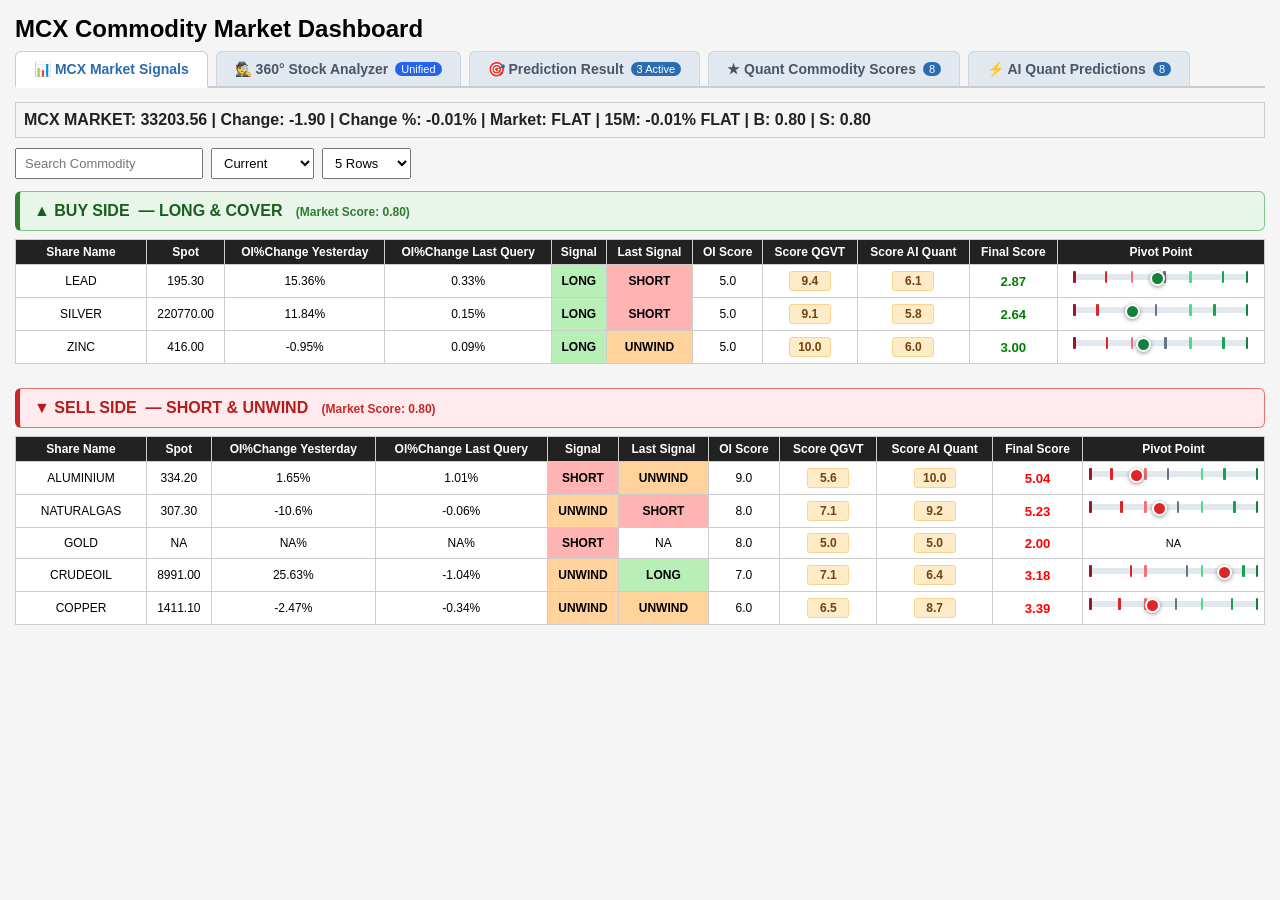
==== index.html @ 39289509 "Update index.html via API" ====
<!DOCTYPE html>
<html lang="en">
<head>
  <meta charset="UTF-8">
  <meta name="viewport" content="width=device-width, initial-scale=1.0">
  <title>MCX Commodity Market Dashboard</title>
  <link rel="stylesheet" href="css/dashboard.css">
</head>
<body>

  <h2>MCX Commodity Market Dashboard</h2>


  <div class="tab-nav">
    <button class="tab-nav-btn active" id="tabBtn-market" onclick="switchDashboardTab('market')">
      &#128202; MCX Market Signals
    </button>
    <button class="tab-nav-btn" id="tabBtn-analyzer" onclick="switchDashboardTab('analyzer')">
      &#128373; 360&#176; Stock Analyzer
      <span class="tab-badge" style="background:#2563eb; color:white;">Unified</span>
    </button>
    <button class="tab-nav-btn" id="tabBtn-trade-plan" onclick="switchDashboardTab('trade-plan')">
      &#127919; Prediction Result
      <span class="tab-badge" id="pred-badge">3 Active</span>
    </button>
    <button class="tab-nav-btn" id="tabBtn-quality" onclick="switchDashboardTab('quality')">
      &#9733; Quant Commodity Scores
      <span class="tab-badge">8</span>
    </button>
    <button class="tab-nav-btn" id="tabBtn-analytics" onclick="switchDashboardTab('analytics')">
      &#9889; AI Quant Predictions
      <span class="tab-badge">8</span>
    </button>

  </div>

  <div id="tab-container">
    <div id="tabLoading" class="tab-loading-spinner" style="display:none;">
      <div class="tab-spinner"></div>
      <div class="tab-loading-text">Loading dashboard intelligence...</div>
    </div>
  </div>

  <script src="js/tab-templates.js"></script>
  <script src="js/dashboard.js"></script>
</body>
</html>
---- css/dashboard.css ----
body {
    font-family: Arial, sans-serif;
    margin: 15px;
    background: #f5f5f5;
}

h2 {
    margin: 0 0 8px 0;
}

.nifty {
    background: white;
    border: 1px solid #ccc;
    padding: 8px;
    margin-bottom: 10px;
    font-weight: bold;
}

.controls {
    display: flex;
    gap: 8px;
    margin-bottom: 12px;
}

input,
select {
    padding: 6px 8px;
    font-size: 13px;
}

.section {
    margin-bottom: 8px;
}

.section-title {
    font-size: 14px;
    font-weight: bold;
    padding: 4px 6px;
    margin-bottom: 3px;
}

.long-title {
    background: #b7efb7;
}

.short-title {
    background: #ffb3b3;
}

.cover-title {
    background: #b8d9ff;
}

.unwind-title {
    background: #ffd39b;
}

/* ── Layout ──────────────────────────────── */
.main-layout {
    display: flex;
    gap: 12px;
    align-items: flex-start;
}

.left-panel {
    flex: 1 1 auto;
    min-width: 0;
}

.right-panel {
    flex: 1 1 auto;
    min-width: 0;
}

/* ── High Conviction ─────────────────────── */
.high-score-box {
    background: white;
    border: 2px solid #888;
    border-radius: 4px;
    margin-bottom: 10px;
    padding: 6px;
}

.high-score-box h3 {
    margin: 0 0 6px 0;
    font-size: 13px;
    color: #333;
}

/* ── Movers panel ────────────────────────── */
.movers-box {
    background: white;
    border: 2px solid #888;
    border-radius: 4px;
    padding: 6px;
    position: sticky;
    top: 10px;
}

.movers-box h3 {
    margin: 0 0 6px 0;
    font-size: 13px;
    color: #333;
}

.profit-result {
    color: green;
    font-weight: bold;
}

.loss-result {
    color: red;
    font-weight: bold;
}

table {
    border-collapse: collapse;
    width: 100%;
    table-layout: auto;
    background: white;
    font-size: 12px;
}

th,
td {
    border: 1px solid #ccc;
    padding: 5px;
    text-align: center;
    white-space: nowrap;
}

.setup {
    min-width: 250px;
    font-size: 12px;
}

.setup-note {
    font-size: 11px;
    margin: -7px 0 6px 2px;
    color: #555;
}

th {
    background: #222;
    color: white;
    cursor: pointer;
}

th:hover {
    background: #444;
}

.signal-LONG {
    background: #b7efb7;
    font-weight: bold;
}

.signal-SHORT {
    background: #ffb3b3;
    font-weight: bold;
}

.signal-COVER {
    background: #b8d9ff;
    font-weight: bold;
}

.signal-UNWIND {
    background: #ffd39b;
    font-weight: bold;
}

.status-LIVE {
    color: green;
    font-weight: bold;
}

.status-STALE {
    color: red;
    font-weight: bold;
}

.profit {
    font-weight: bold;
}

.section-label td {
    text-align: left;
    font-weight: bold;
    font-size: 13px;
    padding: 8px 12px;
    cursor: default;
    border: 1px solid transparent;
}

.section-label.long-title td {
    background: #dcfce7;
    color: #166534;
    border-color: #86efac;
    border-radius: 7px 7px 0 0;
}

.section-label.short-title td {
    background: #fee2e2;
    color: #991b1b;
    border-color: #fca5a5;
    border-radius: 7px 7px 0 0;
}

.section-count-badge {
    float: right;
    padding: 3px 10px;
    border-radius: 5px;
    color: white;
    font-size: 11px;
    line-height: 1.1;
}

.long-title .section-count-badge {
    background: #15803d;
}

.short-title .section-count-badge {
    background: #b91c1c;
}

.pivot-cell {
    font-size: 11px;
    text-align: center;
    white-space: nowrap;
    padding: 4px 6px;
}

.pivot-graph-wrap {
    min-width: 140px;
    max-width: 175px;
    text-align: left;
    margin: 0 auto;
    position: relative;
    cursor: pointer;
}

.pivot-track {
    position: relative;
    width: 100%;
    height: 6px;
    background: #e2e8f0;
    border-radius: 3px;
    margin: 5px 0 2px 0;
}

.pivot-pipe {
    position: absolute;
    top: -3px;
    width: 2.5px;
    height: 12px;
    border-radius: 1px;
    z-index: 2;
    pointer-events: none;
}

.pivot-ball {
    position: absolute;
    top: -3.5px;
    width: 11px;
    height: 11px;
    border-radius: 50%;
    border: 2px solid #ffffff;
    box-shadow: 0 1px 4px rgba(0, 0, 0, 0.45);
    cursor: pointer;
    z-index: 6;
    transition: transform 0.15s ease;
}

.pivot-ball:hover {
    transform: scale(1.3);
}

.pivot-detail-tooltip {
    position: absolute;
    bottom: calc(100% + 5px);
    left: 50%;
    transform: translateX(-50%);
    background: #ffffff;
    color: #0f172a;
    border: 1px solid #334155;
    border-radius: 4px;
    padding: 3px 8px;
    font-size: 11px;
    font-family: -apple-system, BlinkMacSystemFont, "Segoe UI", Roboto, "Helvetica Neue", monospace;
    font-weight: 600;
    white-space: nowrap;
    box-shadow: 0 4px 14px rgba(0, 0, 0, 0.22);
    pointer-events: none;
    opacity: 0;
    visibility: hidden;
    transition: opacity 0.12s ease, visibility 0.12s ease;
    z-index: 9999;
}

.pivot-detail-tooltip::after {
    content: "";
    position: absolute;
    top: 100%;
    left: 50%;
    margin-left: -5px;
    border-width: 5px;
    border-style: solid;
    border-color: #334155 transparent transparent transparent;
}

.pivot-graph-wrap:hover .pivot-detail-tooltip,
.pivot-graph-wrap:focus .pivot-detail-tooltip,
.pivot-graph-wrap:active .pivot-detail-tooltip,
.pivot-graph-wrap.active-touch .pivot-detail-tooltip,
.pivot-cell:hover .pivot-detail-tooltip,
.pivot-cell:active .pivot-detail-tooltip {
    opacity: 1;
    visibility: visible;
}

.pivot-hover-price-line {
    display: flex;
    justify-content: space-between;
    align-items: center;
    font-size: 9px;
    color: #64748b;
    margin-top: 2px;
    height: 11px;
    opacity: 0;
    visibility: hidden;
    transition: opacity 0.2s ease, visibility 0.2s ease;
}

.cur-price-highlight {
    font-weight: 700;
    color: #0f172a;
}

.pivot-graph-wrap:hover .pivot-hover-price-line,
.pivot-cell:hover .pivot-hover-price-line,
.pivot-cell:active .pivot-hover-price-line {
    opacity: 1;
    visibility: visible;
}

/* ── Buy / Sell Favor Column ─────────────────── */
.buy-favor-cell {
    min-width: 130px;
    max-width: 165px;
    margin: 0 auto;
    text-align: center;
}

.buy-favor-inline {
    display: flex;
    justify-content: center;
    align-items: center;
    gap: 6px;
}

.buy-room-badge {
    font-size: 10px;
    font-weight: 600;
    padding: 2px 5px;
    border-radius: 4px;
    white-space: nowrap;
}

.buy-room-badge.room-high {
    color: #15803d;
    background: #dcfce7;
    border: 1px solid #86efac;
}

.buy-room-badge.room-low {
    color: #b45309;
    background: #fef3c7;
    border: 1px solid #fcd34d;
}

.pivot-score-badge {
    display: inline-block;
    padding: 1px 5px;
    border-radius: 4px;
    font-size: 10px;
    font-weight: bold;
    letter-spacing: 0.2px;
    white-space: nowrap;
}

.pivot-score-badge.score-high {
    background: #dcfce7;
    color: #15803d;
    border: 1px solid #86efac;
}

.pivot-score-badge.score-mid {
    background: #fef9c3;
    color: #854d0e;
    border: 1px solid #fde047;
}

.pivot-score-badge.score-low {
    background: #fee2e2;
    color: #b91c1c;
    border: 1px solid #fca5a5;
}

.pivot-score-badge.score-na {
    background: #f1f5f9;
    color: #64748b;
    border: 1px solid #cbd5e1;
}

/* ── Tab Navigation ──────────────────────── */
.tab-nav {
    display: flex;
    gap: 8px;
    margin-bottom: 14px;
    border-bottom: 2px solid #ccc;
    padding-bottom: 0px;
}

.tab-nav-btn {
    padding: 9px 18px;
    font-size: 14px;
    font-weight: bold;
    cursor: pointer;
    background: #e2e8f0;
    color: #4a5568;
    border: 1px solid #cbd5e0;
    border-bottom: none;
    border-radius: 6px 6px 0 0;
    transition: background 0.15s, color 0.15s;
    outline: none;
    display: inline-flex;
    align-items: center;
    gap: 7px;
}

.tab-nav-btn:hover {
    background: #cbd5e0;
    color: #1a202c;
}

.tab-nav-btn.active {
    background: #ffffff;
    color: #2b6cb0;
    border-color: #ccc #ccc #ffffff #ccc;
    border-bottom: 2px solid #ffffff;
    margin-bottom: -2px;
}

.tab-badge {
    background: #2b6cb0;
    color: white;
    font-size: 11px;
    padding: 1px 6px;
    border-radius: 10px;
    font-weight: normal;
}

.tab-nav-btn.active .tab-badge {
    background: #2b6cb0;
}

.tab-content {
    display: none;
}

.tab-content.active {
    display: block;
}

/* ── Stock Scores Tab KPI Cards ─────────── */
.scores-kpi-row {
    display: flex;
    gap: 12px;
    margin-bottom: 12px;
    flex-wrap: wrap;
}

.scores-kpi-card {
    background: white;
    border: 1px solid #ccc;
    border-radius: 4px;
    padding: 8px 14px;
    flex: 1 1 180px;
    box-shadow: 0 1px 2px rgba(0,0,0,0.05);
}

.scores-kpi-title {
    font-size: 11px;
    font-weight: bold;
    color: #666;
    text-transform: uppercase;
    letter-spacing: 0.5px;
}

.scores-kpi-val {
    font-size: 20px;
    font-weight: bold;
    color: #1a202c;
    margin-top: 2px;
}

.scores-kpi-sub {
    font-size: 11px;
    color: #888;
    margin-top: 2px;
}

/* ── Stock Scores Table Badges ───────────── */
.score-badge {
    display: inline-block;
    padding: 2px 7px;
    border-radius: 3px;
    font-weight: bold;
    font-size: 12px;
    min-width: 26px;
    text-align: center;
}

.score-high {
    background: #c6f6d5;
    color: #22543d;
    border: 1px solid #9ae6b4;
}

.score-mid {
    background: #feebc8;
    color: #744210;
    border: 1px solid #fbd38d;
}

.score-low {
    background: #fed7d7;
    color: #742a2a;
    border: 1px solid #feb2b2;
}

.score-na {
    background: #edf2f7;
    color: #718096;
}

.sub-score {
    font-weight: 600;
}

.sig-pill {
    padding: 2px 6px;
    border-radius: 3px;
    font-size: 11px;
    display: inline-block;
}

.mc-link-btn {
    display: inline-block;
    padding: 2px 6px;
    font-size: 11px;
    font-weight: bold;
    background: #3182ce;
    color: white;
    text-decoration: none;
    border-radius: 3px;
    white-space: nowrap;
}

/* ── Stock Scores Pagination Styles ───────────── */
.scores-pagination {
    display: flex;
    justify-content: space-between;
    align-items: center;
    padding: 10px 14px;
    background: #f8fafc;
    border: 1px solid #e2e8f0;
    border-top: none;
    border-radius: 0 0 6px 6px;
    font-size: 13px;
    color: #475569;
    flex-wrap: wrap;
    gap: 8px;
}
.scores-pagination .page-btn {
    padding: 5px 12px;
    border: 1px solid #cbd5e1;
    background: #ffffff;
    border-radius: 4px;
    cursor: pointer;
    font-weight: 600;
    font-size: 12px;
    color: #1e293b;
    transition: all 0.15s ease;
}
.scores-pagination .page-btn:hover:not(:disabled) {
    background: #f1f5f9;
    border-color: #94a3b8;
}
.scores-pagination .page-btn:disabled {
    opacity: 0.4;
    cursor: not-allowed;
}
.scores-pagination select {
    padding: 4px 8px;
    border-radius: 4px;
    border: 1px solid #cbd5e1;
    font-size: 12px;
    background: #ffffff;
}

.badge-buy {
    background: #dcfce7;
    color: #15803d;
    padding: 2px 8px;
    border-radius: 4px;
    font-weight: 700;
    font-size: 11px;
    border: 1px solid #86efac;
    display: inline-block;
}

.badge-sell {
    background: #fee2e2;
    color: #b91c1c;
    padding: 2px 8px;
    border-radius: 4px;
    font-weight: 700;
    font-size: 11px;
    border: 1px solid #fca5a5;
    display: inline-block;
}

.change-no {
    color: #16a34a;
    font-weight: 700;
    font-size: 12px;
}

.change-yes {
    background: #ffedd5;
    color: #c2410c;
    padding: 2px 7px;
    border-radius: 4px;
    font-weight: 800;
    font-size: 11px;
    border: 1px solid #fdba74;
    display: inline-block;
}

.pred-success {
    background: #dcfce7;
    color: #15803d;
    padding: 3px 10px;
    border-radius: 4px;
    font-weight: 800;
    font-size: 11px;
    border: 1px solid #86efac;
    display: inline-block;
}

.pred-failure {
    background: #fee2e2;
    color: #b91c1c;
    padding: 3px 10px;
    border-radius: 4px;
    font-weight: 800;
    font-size: 11px;
    border: 1px solid #fca5a5;
    display: inline-block;
}

.pred-breakeven {
    background: #eff6ff;
    color: #1d4ed8;
    padding: 3px 10px;
    border-radius: 4px;
    font-weight: 800;
    font-size: 11px;
    border: 1px solid #bfdbfe;
    display: inline-block;
}

/* ── 360° Unified Commodity Analyzer Styles ───────────── */
.analyzer-hero-card {
    background: #ffffff;
    border: 1px solid #e2e8f0;
    border-radius: 12px;
    padding: 20px;
    margin-bottom: 20px;
    box-shadow: 0 4px 12px rgba(0, 0, 0, 0.03);
}

.analyzer-suggestions {
    position: absolute;
    top: calc(100% + 4px);
    left: 0;
    right: 0;
    background: #ffffff;
    border: 1px solid #cbd5e1;
    border-radius: 8px;
    max-height: 280px;
    overflow-y: auto;
    z-index: 1000;
    box-shadow: 0 10px 25px rgba(0, 0, 0, 0.1);
}

.analyzer-suggestion-item {
    padding: 10px 14px;
    cursor: pointer;
    display: flex;
    justify-content: space-between;
    align-items: center;
    border-bottom: 1px solid #f1f5f9;
    transition: background 0.1s ease;
}
.analyzer-suggestion-item:hover, .analyzer-suggestion-item.active {
    background: #eff6ff;
}

.analyzer-search-btn {
    padding: 12px 24px;
    background: #2563eb;
    color: white;
    font-weight: 700;
    font-size: 14px;
    border: none;
    border-radius: 8px;
    cursor: pointer;
    transition: background 0.15s ease;
    white-space: nowrap;
}
.analyzer-search-btn:hover {
    background: #1d4ed8;
}

.analyzer-chip {
    padding: 5px 12px;
    background: #f1f5f9;
    border: 1px solid #cbd5e1;
    border-radius: 16px;
    font-size: 12px;
    font-weight: 600;
    color: #334155;
    cursor: pointer;
    transition: all 0.15s ease;
}
.analyzer-chip:hover {
    background: #e2e8f0;
    border-color: #94a3b8;
    color: #0f172a;
}

.analyzer-dossier-header {
    background: #ffffff;
    border: 1px solid #e2e8f0;
    border-radius: 12px;
    padding: 20px;
    margin-bottom: 20px;
    display: flex;
    justify-content: space-between;
    align-items: center;
    flex-wrap: wrap;
    gap: 16px;
    box-shadow: 0 4px 12px rgba(0,0,0,0.03);
}

.analyzer-grid-2x2 {
    display: grid;
    grid-template-columns: repeat(auto-fit, minmax(360px, 1fr));
    gap: 20px;
    margin-bottom: 20px;
}

.analyzer-pillar-card {
    background: #ffffff;
    border: 1px solid #e2e8f0;
    border-radius: 12px;
    padding: 20px;
    box-shadow: 0 4px 12px rgba(0,0,0,0.03);
    display: flex;
    flex-direction: column;
}

.analyzer-pillar-title {
    font-size: 16px;
    font-weight: 800;
    color: #1e293b;
    margin-bottom: 14px;
    display: flex;
    align-items: center;
    gap: 8px;
    padding-bottom: 10px;
    border-bottom: 1px solid #f1f5f9;
}

.analyzer-score-bar-wrap {
    margin-bottom: 12px;
}
.analyzer-score-bar-header {
    display: flex;
    justify-content: space-between;
    font-size: 12px;
    font-weight: 700;
    margin-bottom: 4px;
}
.analyzer-score-bar-track {
    width: 100%;
    height: 8px;
    background: #f1f5f9;
    border-radius: 4px;
    overflow: hidden;
}
.analyzer-score-bar-fill {
    height: 100%;
    border-radius: 4px;
    transition: width 0.4s ease;
}

.analyzer-verdict-card {
    background: #ffffff;
    border: 2px solid #e2e8f0;
    border-radius: 12px;
    padding: 24px;
    margin-top: 10px;
    box-shadow: 0 6px 16px rgba(0,0,0,0.04);
}


/* ════════════════════════════════════════════════════════════════════════════
   TAB 4: AI QUANT PREDICTIONS STYLING
   ════════════════════════════════════════════════════════════════════════════ */

.quant-tab-container {
    font-family: -apple-system, BlinkMacSystemFont, "Segoe UI", Roboto, Helvetica, Arial, sans-serif;
    color: #1e293b;
    margin-top: 6px;
}

/* ── Top Header & Market Context ── */
.quant-header-banner {
    background: linear-gradient(135deg, #0f172a 0%, #1e293b 100%);
    color: #ffffff;
    border-radius: 8px;
    padding: 16px 20px;
    margin-bottom: 16px;
    display: flex;
    justify-content: space-between;
    align-items: center;
    flex-wrap: wrap;
    gap: 12px;
    box-shadow: 0 2px 6px rgba(0,0,0,0.12);
}

.quant-title-wrap h3 {
    margin: 0 0 4px 0;
    font-size: 19px;
    font-weight: 700;
    letter-spacing: -0.02em;
    display: flex;
    align-items: center;
    gap: 8px;
}

.quant-title-sub {
    font-size: 12px;
    color: #94a3b8;
}

.quant-breadth-pills {
    display: flex;
    gap: 12px;
    flex-wrap: wrap;
}

.quant-breadth-card {
    background: rgba(255, 255, 255, 0.08);
    border: 1px solid rgba(255, 255, 255, 0.15);
    border-radius: 6px;
    padding: 6px 14px;
    display: flex;
    flex-direction: column;
    gap: 2px;
}

.quant-breadth-title {
    font-size: 11px;
    text-transform: uppercase;
    letter-spacing: 0.05em;
    color: #cbd5e1;
    font-weight: 600;
}

.quant-breadth-vals {
    font-size: 13px;
    font-weight: 700;
    display: flex;
    gap: 8px;
}

.breadth-buy { color: #4ade80; }
.breadth-sell { color: #f87171; }
.breadth-neutral { color: #94a3b8; }

/* ── Hero Top Opportunities 4-Grid ── */
.quant-hero-grid {
    display: grid;
    grid-template-columns: repeat(auto-fit, minmax(250px, 1fr));
    gap: 12px;
    margin-bottom: 16px;
}

.quant-hero-card {
    background: #ffffff;
    border: 1px solid #e2e8f0;
    border-radius: 8px;
    padding: 14px 16px;
    display: flex;
    flex-direction: column;
    gap: 8px;
    box-shadow: 0 1px 3px rgba(0,0,0,0.05);
    transition: transform 0.15s, box-shadow 0.15s;
    cursor: pointer;
    position: relative;
    overflow: hidden;
}

.quant-hero-card:hover {
    transform: translateY(-2px);
    box-shadow: 0 4px 10px rgba(0,0,0,0.08);
}

.quant-hero-card.hero-buy {
    border-left: 4px solid #16a34a;
}

.quant-hero-card.hero-sell {
    border-left: 4px solid #dc2626;
}

.quant-hero-top {
    display: flex;
    justify-content: space-between;
    align-items: center;
}

.quant-hero-horizon {
    font-size: 10.5px;
    font-weight: 700;
    text-transform: uppercase;
    letter-spacing: 0.06em;
    padding: 2px 7px;
    border-radius: 4px;
}

.horizon-intra-buy { background: #dcfce7; color: #15803d; }
.horizon-intra-sell { background: #fee2e2; color: #b91c1c; }
.horizon-st-buy { background: #e0f2fe; color: #0369a1; }
.horizon-st-sell { background: #fef3c7; color: #b45309; }

.quant-hero-score-badge {
    font-size: 15px;
    font-weight: 800;
    padding: 2px 8px;
    border-radius: 4px;
}

.score-badge-buy { background: #15803d; color: #ffffff; }
.score-badge-sell { background: #b91c1c; color: #ffffff; }

.quant-hero-symbol {
    font-size: 17px;
    font-weight: 800;
    color: #0f172a;
    display: flex;
    align-items: baseline;
    gap: 6px;
}

.quant-hero-price {
    font-size: 13px;
    font-weight: 600;
    color: #475569;
}

.quant-hero-keyfactor {
    font-size: 11.5px;
    color: #475569;
    line-height: 1.35;
    background: #f8fafc;
    padding: 6px 8px;
    border-radius: 4px;
    border-left: 2px solid #cbd5e1;
}

.quant-hero-footer {
    display: flex;
    justify-content: space-between;
    font-size: 11px;
    color: #64748b;
    margin-top: 2px;
}

/* ── Interactive Toolbar & Filter Controls ── */
.quant-toolbar {
    background: #ffffff;
    border: 1px solid #e2e8f0;
    border-radius: 8px;
    padding: 12px 16px;
    margin-bottom: 14px;
    display: flex;
    flex-wrap: wrap;
    align-items: center;
    justify-content: space-between;
    gap: 12px;
    box-shadow: 0 1px 2px rgba(0,0,0,0.04);
}

.quant-search-box {
    flex: 1 1 240px;
    position: relative;
    min-width: 220px;
}

.quant-search-input {
    width: 100%;
    padding: 8px 12px 8px 32px;
    font-size: 13px;
    border: 1px solid #cbd5e0;
    border-radius: 6px;
    outline: none;
    box-sizing: border-box;
    transition: border 0.15s;
}

.quant-search-input:focus {
    border-color: #2563eb;
    box-shadow: 0 0 0 2px rgba(37,99,235,0.15);
}

.quant-search-icon {
    position: absolute;
    left: 10px;
    top: 50%;
    transform: translateY(-50%);
    color: #94a3b8;
    font-size: 14px;
    pointer-events: none;
}

.quant-filter-group {
    display: flex;
    align-items: center;
    gap: 8px;
    flex-wrap: wrap;
}

.quant-select {
    padding: 7px 12px;
    font-size: 12.5px;
    font-weight: 600;
    color: #334155;
    background: #ffffff;
    border: 1px solid #cbd5e0;
    border-radius: 6px;
    outline: none;
    cursor: pointer;
}

.quant-select:focus {
    border-color: #2563eb;
}

.quant-view-toggle {
    display: inline-flex;
    background: #f1f5f9;
    padding: 2px;
    border-radius: 6px;
    border: 1px solid #e2e8f0;
}

.quant-view-btn {
    padding: 5px 12px;
    font-size: 12px;
    font-weight: 600;
    color: #475569;
    background: transparent;
    border: none;
    border-radius: 4px;
    cursor: pointer;
    transition: all 0.15s;
}

.quant-view-btn.active {
    background: #ffffff;
    color: #0f172a;
    box-shadow: 0 1px 3px rgba(0,0,0,0.1);
}

.quant-count-badge {
    font-size: 12px;
    font-weight: 700;
    color: #64748b;
    padding: 4px 8px;
    background: #f1f5f9;
    border-radius: 4px;
}

/* ── Prediction Master Table ── */
.quant-table-wrap {
    background: #ffffff;
    border: 1px solid #cbd5e0;
    border-radius: 8px;
    overflow-x: auto;
    box-shadow: 0 1px 3px rgba(0,0,0,0.05);
    margin-bottom: 20px;
}

#quantPredTable {
    width: 100%;
    border-collapse: collapse;
    font-size: 12.5px;
    text-align: left;
    white-space: nowrap;
}

#quantPredTable thead {
    background: #f8fafc;
    border-bottom: 2px solid #cbd5e0;
}

#quantPredTable th {
    padding: 10px 12px;
    font-size: 11px;
    font-weight: 700;
    color: #475569;
    text-transform: uppercase;
    letter-spacing: 0.04em;
    cursor: pointer;
    user-select: none;
    border-right: 1px solid #f1f5f9;
}

#quantPredTable th:hover {
    background: #f1f5f9;
    color: #0f172a;
}

#quantPredTable th .sort-arrow {
    display: inline-block;
    margin-left: 4px;
    color: #94a3b8;
    font-size: 10px;
}

#quantPredTable tbody tr {
    border-bottom: 1px solid #f1f5f9;
    transition: background 0.12s;
}

#quantPredTable tbody tr:hover {
    background: #f8fafc !important;
}

#quantPredTable tbody tr:nth-child(even) {
    background: #fafbfc;
}

#quantPredTable td {
    padding: 8px 12px;
    color: #1e293b;
    vertical-align: middle;
    border-right: 1px solid #f8fafc;
}

/* ── Stock Cell ── */
.quant-stock-cell {
    display: flex;
    flex-direction: column;
}

.quant-sym-link {
    font-size: 13.5px;
    font-weight: 800;
    color: #0f172a;
    text-decoration: none;
    cursor: pointer;
}

.quant-sym-link:hover {
    color: #2563eb;
    text-decoration: underline;
}

.quant-company-name {
    font-size: 10.5px;
    color: #64748b;
    max-width: 170px;
    overflow: hidden;
    text-overflow: ellipsis;
}

.quant-lot-badge {
    font-size: 9.5px;
    color: #94a3b8;
}

/* ── Score Bar & Badges ── */
.quant-meter-cell {
    min-width: 115px;
}

.quant-score-val-wrap {
    display: flex;
    justify-content: space-between;
    align-items: center;
    margin-bottom: 3px;
    font-size: 11.5px;
    font-weight: 700;
}

.quant-bar-bg {
    width: 100%;
    height: 6px;
    background: #e2e8f0;
    border-radius: 3px;
    overflow: hidden;
}

.quant-bar-fill {
    height: 100%;
    border-radius: 3px;
    transition: width 0.3s ease;
}

.bar-buy-high { background: linear-gradient(90deg, #10b981, #059669); }
.bar-buy-med { background: #34d399; }
.bar-buy-low { background: #94a3b8; }

.bar-sell-high { background: linear-gradient(90deg, #ef4444, #dc2626); }
.bar-sell-med { background: #f87171; }
.bar-sell-low { background: #94a3b8; }

.score-num-buy-high { color: #047857; }
.score-num-sell-high { color: #b91c1c; }
.score-num-neutral { color: #64748b; }

/* ── Direction / Signal Badges ── */
.quant-sig-pill {
    display: inline-block;
    padding: 3px 8px;
    font-size: 11px;
    font-weight: 800;
    border-radius: 4px;
    text-align: center;
    letter-spacing: 0.02em;
}

.sig-strong-buy { background: #15803d; color: #ffffff; }
.sig-buy { background: #dcfce7; color: #166534; border: 1px solid #bbf7d0; }
.sig-neutral { background: #f1f5f9; color: #475569; border: 1px solid #e2e8f0; }
.sig-sell { background: #fee2e2; color: #991b1b; border: 1px solid #fecaca; }
.sig-strong-sell { background: #b91c1c; color: #ffffff; }

.quant-conf-pill {
    font-size: 10.5px;
    color: #64748b;
    margin-left: 4px;
    font-weight: 600;
}

/* ── Risk Badges ── */
.quant-risk-badge {
    padding: 2px 7px;
    font-size: 10px;
    font-weight: 700;
    border-radius: 3px;
    display: inline-block;
    text-transform: uppercase;
}

.risk-low { background: #dcfce7; color: #15803d; border: 1px solid #86efac; }
.risk-moderate { background: #fef3c7; color: #b45309; border: 1px solid #fde68a; }
.risk-elevated { background: #ffedd5; color: #c2410c; border: 1px solid #fed7aa; }
.risk-high { background: #fee2e2; color: #b91c1c; border: 1px solid #fca5a5; }

/* ── Details Action Button ── */
.quant-details-btn {
    padding: 4px 9px;
    font-size: 11.5px;
    font-weight: 600;
    color: #2563eb;
    background: #eff6ff;
    border: 1px solid #bfdbfe;
    border-radius: 4px;
    cursor: pointer;
    transition: all 0.15s;
}

.quant-details-btn:hover {
    background: #2563eb;
    color: #ffffff;
    border-color: #2563eb;
}

/* ── Modal / Deep Dive Popup ── */
.quant-modal-backdrop {
    display: none;
    position: fixed;
    top: 0;
    left: 0;
    width: 100vw;
    height: 100vh;
    background: rgba(15, 23, 42, 0.6);
    backdrop-filter: blur(2px);
    z-index: 99999;
    align-items: center;
    justify-content: center;
    padding: 16px;
    box-sizing: border-box;
}

.quant-modal-backdrop.active {
    display: flex;
}

.quant-modal-card {
    background: #ffffff;
    border-radius: 10px;
    width: 100%;
    max-width: 860px;
    max-height: 90vh;
    overflow-y: auto;
    box-shadow: 0 20px 25px -5px rgba(0,0,0,0.2), 0 10px 10px -5px rgba(0,0,0,0.1);
    border: 1px solid #cbd5e1;
    position: relative;
    padding: 24px;
    box-sizing: border-box;
}

.quant-modal-close {
    position: absolute;
    top: 16px;
    right: 18px;
    font-size: 24px;
    font-weight: 700;
    color: #94a3b8;
    background: none;
    border: none;
    cursor: pointer;
    line-height: 1;
}

.quant-modal-close:hover {
    color: #0f172a;
}

.quant-modal-header {
    border-bottom: 1px solid #e2e8f0;
    padding-bottom: 14px;
    margin-bottom: 16px;
}

.quant-modal-title {
    font-size: 22px;
    font-weight: 800;
    color: #0f172a;
    display: flex;
    align-items: baseline;
    gap: 10px;
}

.quant-modal-sub {
    font-size: 13px;
    color: #64748b;
    margin-top: 2px;
}

.quant-modal-grid {
    display: grid;
    grid-template-columns: repeat(auto-fit, minmax(360px, 1fr));
    gap: 16px;
    margin-bottom: 16px;
}

.quant-panel {
    background: #f8fafc;
    border: 1px solid #e2e8f0;
    border-radius: 8px;
    padding: 16px;
}

.quant-panel-header {
    font-size: 14px;
    font-weight: 800;
    color: #1e293b;
    margin-bottom: 12px;
    display: flex;
    justify-content: space-between;
    align-items: center;
    border-bottom: 1px solid #e2e8f0;
    padding-bottom: 8px;
}

.quant-metric-row {
    display: flex;
    justify-content: space-between;
    font-size: 12px;
    margin-bottom: 7px;
    color: #475569;
}

.quant-metric-val {
    font-weight: 700;
    color: #0f172a;
}

.quant-factors-list {
    margin: 10px 0 0 0;
    padding-left: 18px;
    font-size: 12px;
    color: #334155;
    line-height: 1.4;
}

.quant-factors-list li {
    margin-bottom: 4px;
}

/* ── Robust Tab Display Rules ── */
.tab-content.active,
.tab-content.active .tab-content,
.tab-content.active [id^="tabContent-"] {
    display: block !important;
}

/* ── Tab Lazy Loader Styles ── */
.tab-loading-spinner {
    display: flex;
    flex-direction: column;
    align-items: center;
    justify-content: center;
    padding: 60px 20px;
    color: #64748b;
    font-size: 14px;
    font-weight: 600;
}
.tab-spinner {
    width: 38px;
    height: 38px;
    border: 3px solid #e2e8f0;
    border-top-color: #2563eb;
    border-radius: 50%;
    animation: tabSpin 0.75s linear infinite;
    margin-bottom: 12px;
}
@keyframes tabSpin {
    to { transform: rotate(360deg); }
}
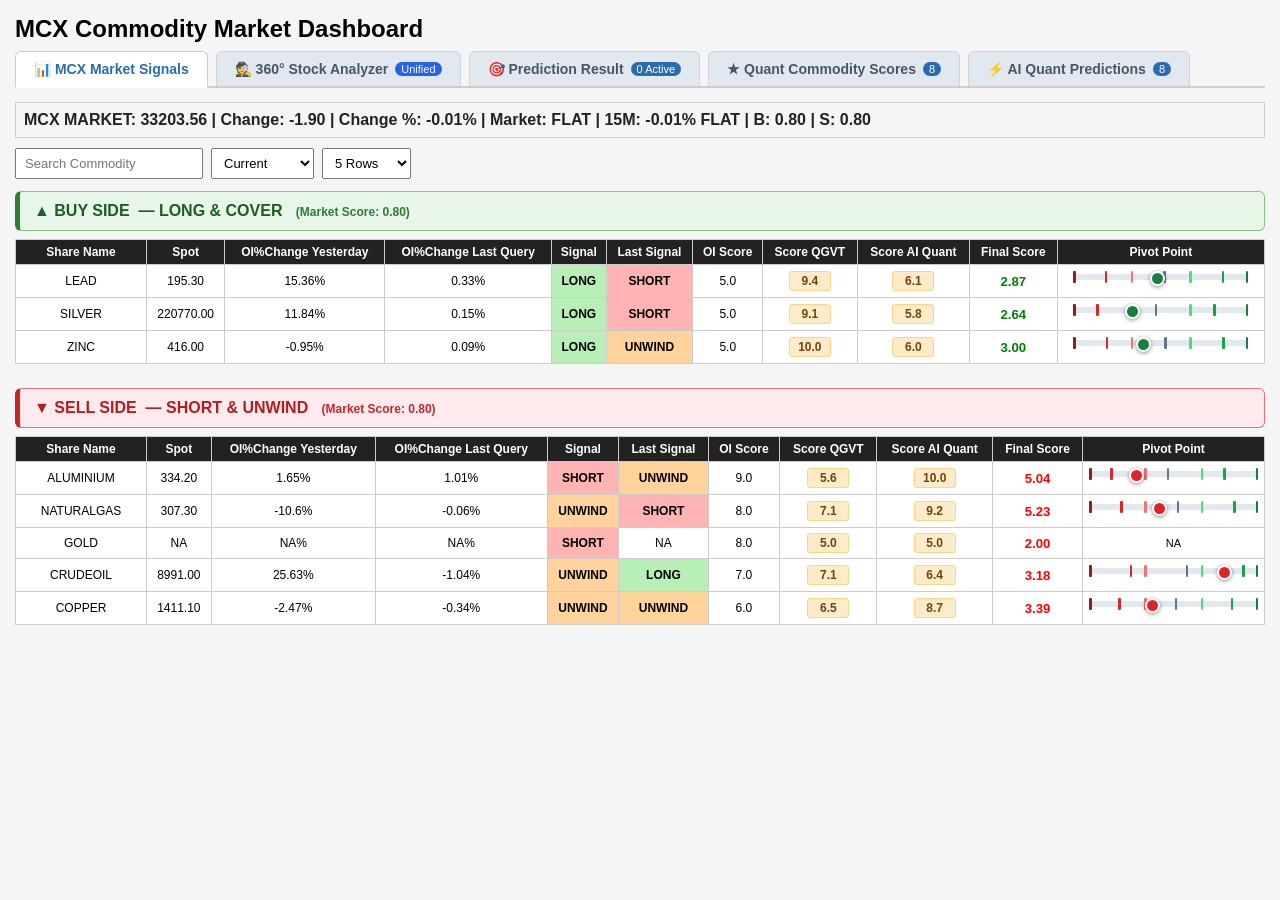
==== commit fd3748f3: "Update index.html via API" ====
--- a/index.html
+++ b/index.html
@@ -21,7 +21,7 @@
     </button>
     <button class="tab-nav-btn" id="tabBtn-trade-plan" onclick="switchDashboardTab('trade-plan')">
       &#127919; Prediction Result
-      <span class="tab-badge" id="pred-badge">3 Active</span>
+      <span class="tab-badge" id="pred-badge">0 Active</span>
     </button>
     <button class="tab-nav-btn" id="tabBtn-quality" onclick="switchDashboardTab('quality')">
       &#9733; Quant Commodity Scores
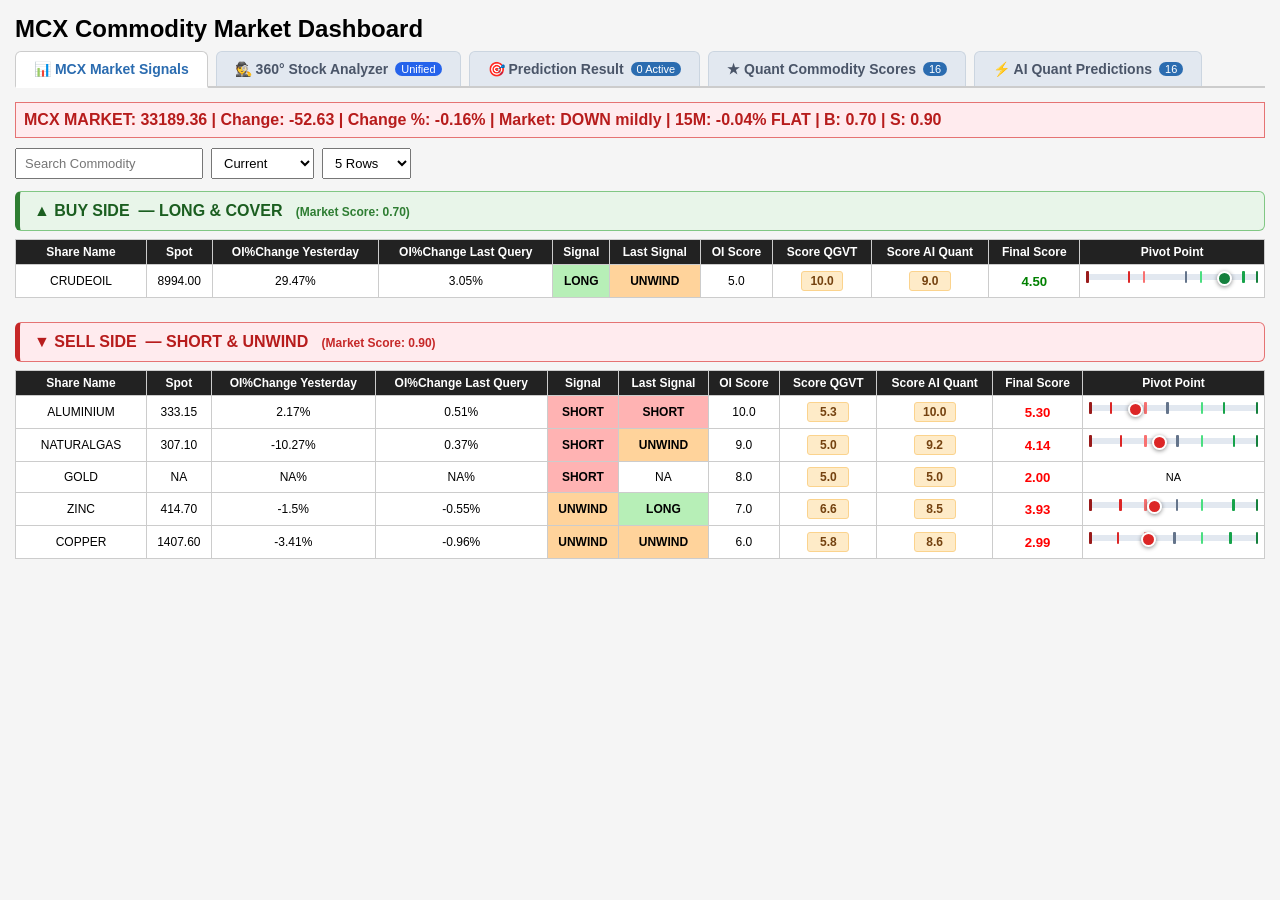
==== commit 302c1186: "Update index.html via API" ====
--- a/index.html
+++ b/index.html
@@ -25,11 +25,11 @@
     </button>
     <button class="tab-nav-btn" id="tabBtn-quality" onclick="switchDashboardTab('quality')">
       &#9733; Quant Commodity Scores
-      <span class="tab-badge">8</span>
+      <span class="tab-badge">16</span>
     </button>
     <button class="tab-nav-btn" id="tabBtn-analytics" onclick="switchDashboardTab('analytics')">
       &#9889; AI Quant Predictions
-      <span class="tab-badge">8</span>
+      <span class="tab-badge">16</span>
     </button>
 
   </div>
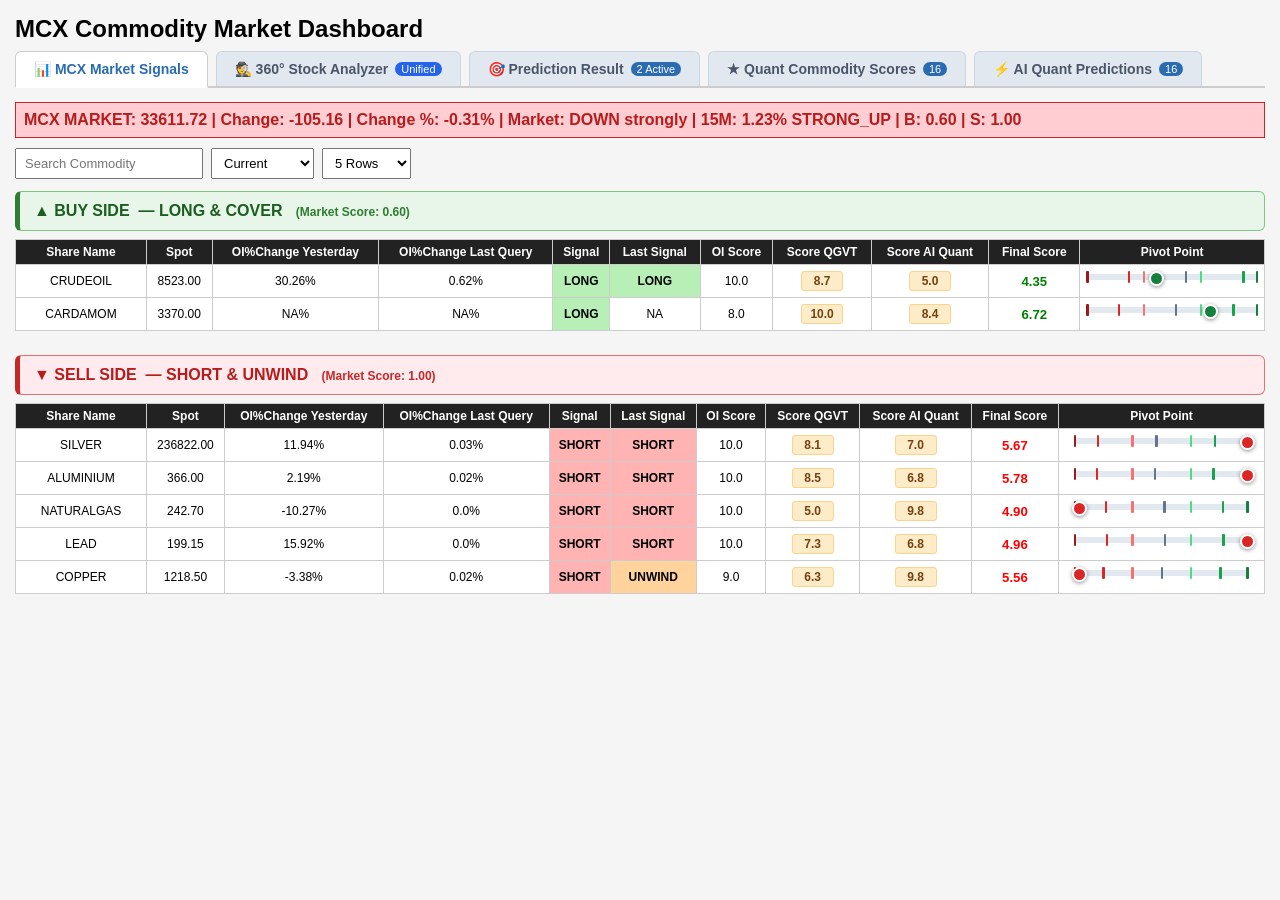
==== commit 807c6fd1: "Update index.html via API" ====
--- a/index.html
+++ b/index.html
@@ -21,7 +21,7 @@
     </button>
     <button class="tab-nav-btn" id="tabBtn-trade-plan" onclick="switchDashboardTab('trade-plan')">
       &#127919; Prediction Result
-      <span class="tab-badge" id="pred-badge">0 Active</span>
+      <span class="tab-badge" id="pred-badge">2 Active</span>
     </button>
     <button class="tab-nav-btn" id="tabBtn-quality" onclick="switchDashboardTab('quality')">
       &#9733; Quant Commodity Scores
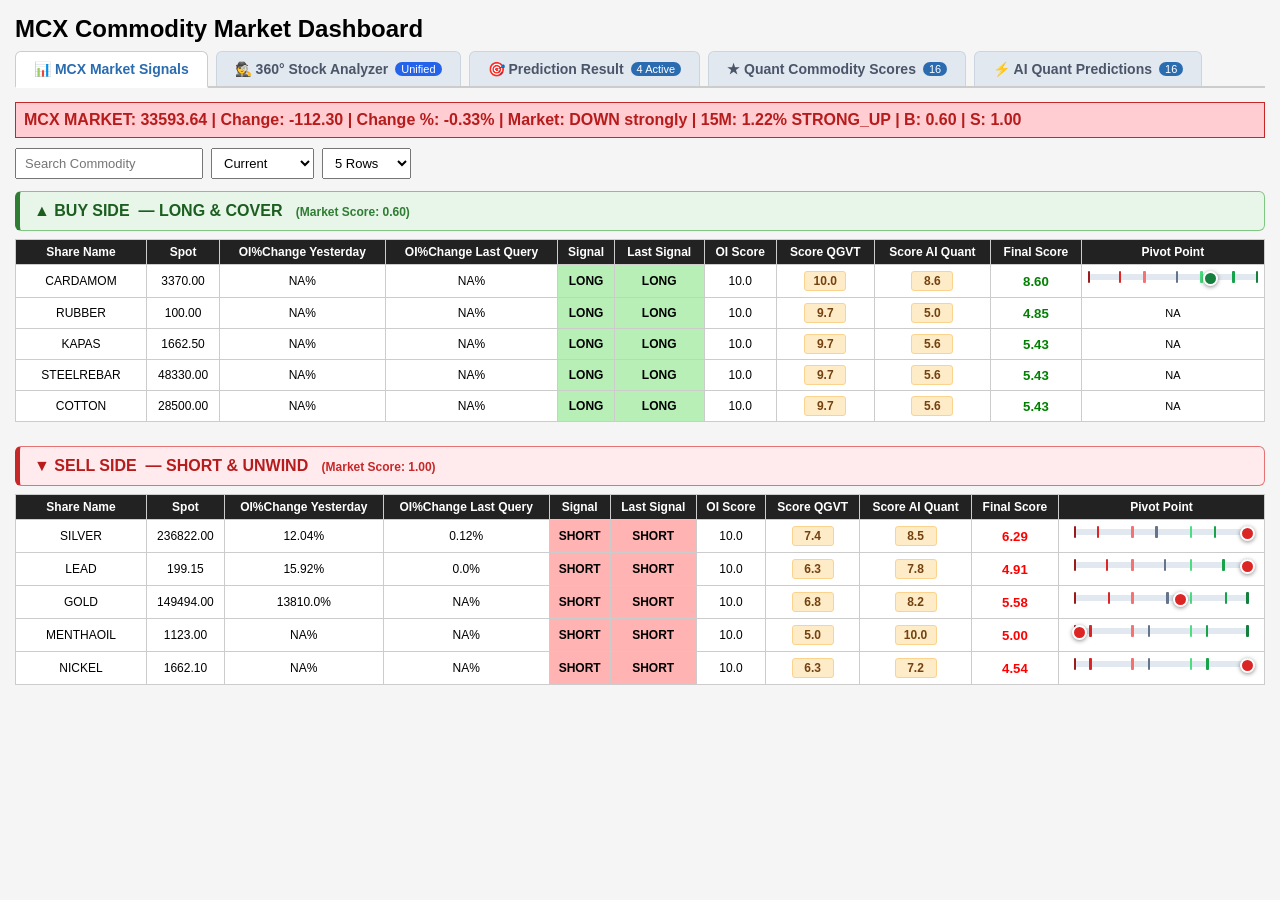
==== commit 748494d3: "Update index.html via API" ====
--- a/index.html
+++ b/index.html
@@ -21,7 +21,7 @@
     </button>
     <button class="tab-nav-btn" id="tabBtn-trade-plan" onclick="switchDashboardTab('trade-plan')">
       &#127919; Prediction Result
-      <span class="tab-badge" id="pred-badge">2 Active</span>
+      <span class="tab-badge" id="pred-badge">4 Active</span>
     </button>
     <button class="tab-nav-btn" id="tabBtn-quality" onclick="switchDashboardTab('quality')">
       &#9733; Quant Commodity Scores
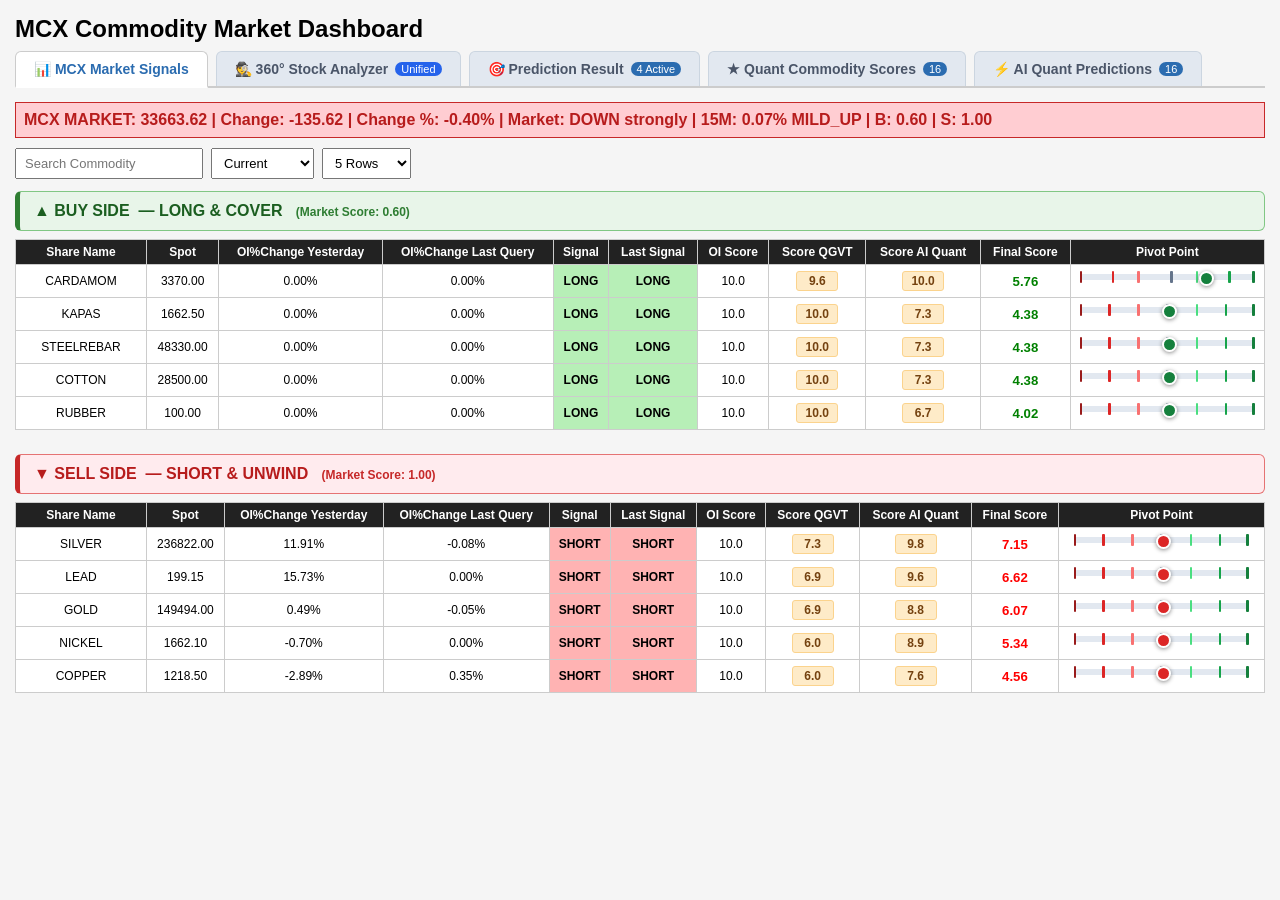
==== commit 9b36df59: "Update index.html via API" ====
--- a/index.html
+++ b/index.html
@@ -42,6 +42,7 @@
   </div>
 
   <script src="js/tab-templates.js"></script>
+  <script src="js/analyzer.js"></script>
   <script src="js/dashboard.js"></script>
 </body>
 </html>
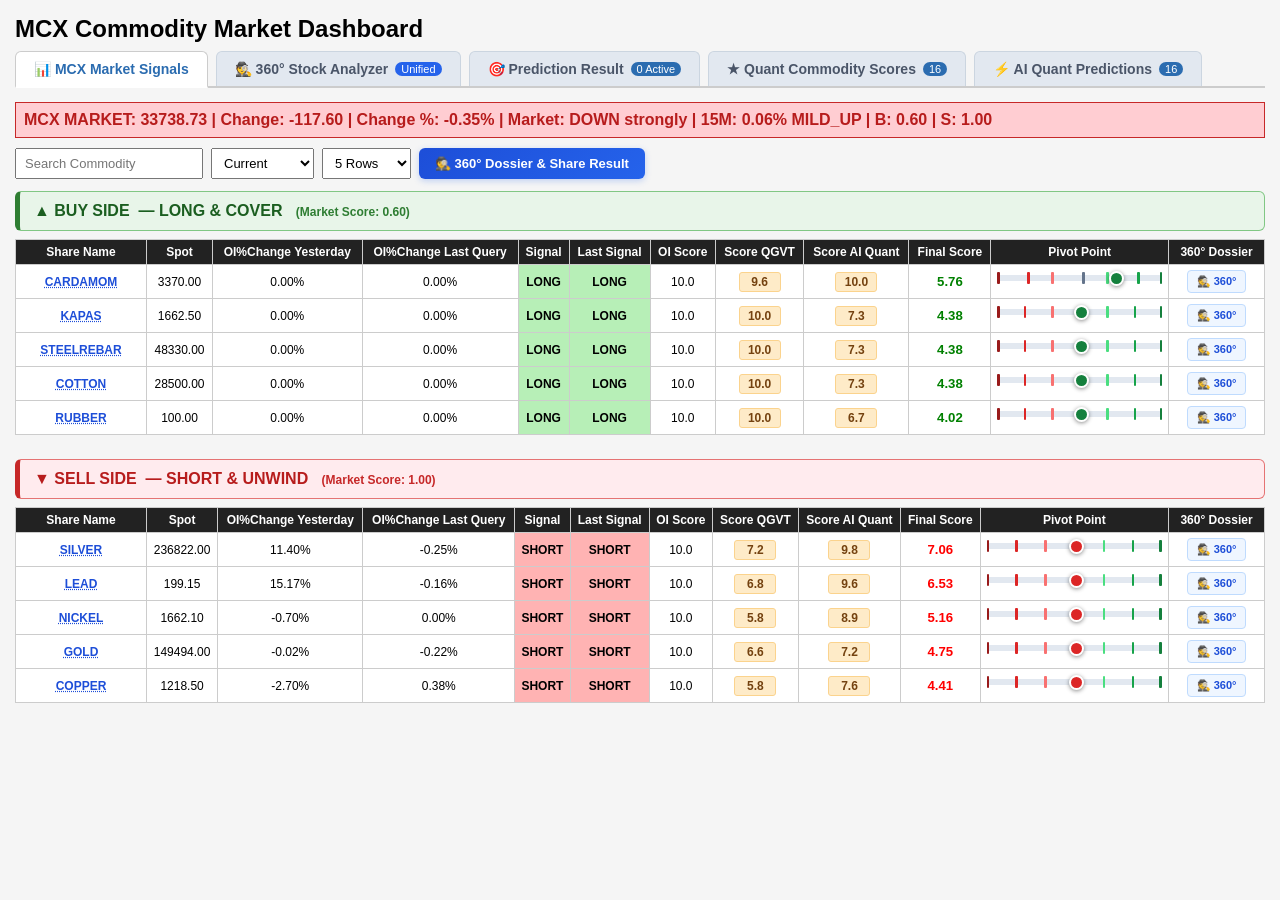
==== commit 801b65fe: "Update index.html via API" ====
--- a/index.html
+++ b/index.html
@@ -21,7 +21,7 @@
     </button>
     <button class="tab-nav-btn" id="tabBtn-trade-plan" onclick="switchDashboardTab('trade-plan')">
       &#127919; Prediction Result
-      <span class="tab-badge" id="pred-badge">4 Active</span>
+      <span class="tab-badge" id="pred-badge">0 Active</span>
     </button>
     <button class="tab-nav-btn" id="tabBtn-quality" onclick="switchDashboardTab('quality')">
       &#9733; Quant Commodity Scores
--- a/css/dashboard.css
+++ b/css/dashboard.css
@@ -683,6 +683,216 @@
 }
 
 /* ── 360° Unified Commodity Analyzer Styles ───────────── */
+.btn-market-analyzer-popup {
+    padding: 8px 16px;
+    background: linear-gradient(135deg, #1d4ed8, #2563eb);
+    color: #ffffff;
+    font-size: 13px;
+    font-weight: 700;
+    border: none;
+    border-radius: 6px;
+    cursor: pointer;
+    box-shadow: 0 2px 6px rgba(37, 99, 235, 0.25);
+    transition: all 0.15s ease;
+    display: inline-flex;
+    align-items: center;
+    gap: 6px;
+}
+.btn-market-analyzer-popup:hover {
+    background: linear-gradient(135deg, #1e40af, #1d4ed8);
+    box-shadow: 0 4px 10px rgba(37, 99, 235, 0.35);
+    transform: translateY(-1px);
+}
+.btn-row-analyze {
+    padding: 4px 9px;
+    background: #eff6ff;
+    color: #1d4ed8;
+    border: 1px solid #bfdbfe;
+    border-radius: 4px;
+    font-size: 11px;
+    font-weight: 700;
+    cursor: pointer;
+    transition: all 0.15s ease;
+    display: inline-flex;
+    align-items: center;
+    gap: 4px;
+}
+.btn-row-analyze:hover {
+    background: #2563eb;
+    color: #ffffff;
+    border-color: #2563eb;
+    box-shadow: 0 2px 5px rgba(37, 99, 235, 0.25);
+}
+.symbol-clickable {
+    cursor: pointer;
+    color: #1d4ed8;
+    font-weight: 700;
+    text-decoration: underline dotted;
+    transition: color 0.15s ease;
+}
+.symbol-clickable:hover {
+    color: #2563eb;
+    text-decoration: underline;
+}
+.market-analyzer-modal-overlay {
+    position: fixed;
+    top: 0;
+    left: 0;
+    right: 0;
+    bottom: 0;
+    background: rgba(15, 23, 42, 0.7);
+    backdrop-filter: blur(5px);
+    z-index: 99999;
+    display: flex;
+    align-items: center;
+    justify-content: center;
+    padding: 20px;
+    animation: modalFadeIn 0.2s ease-out;
+}
+@keyframes modalFadeIn {
+    from { opacity: 0; }
+    to { opacity: 1; }
+}
+.market-analyzer-modal-container {
+    background: #ffffff;
+    border-radius: 14px;
+    max-width: 1150px;
+    width: 100%;
+    max-height: 92vh;
+    display: flex;
+    flex-direction: column;
+    box-shadow: 0 25px 50px -12px rgba(0, 0, 0, 0.35);
+    border: 1px solid #cbd5e1;
+    overflow: hidden;
+    animation: modalPopIn 0.2s cubic-bezier(0.16, 1, 0.3, 1);
+}
+@keyframes modalPopIn {
+    from { transform: scale(0.96); opacity: 0; }
+    to { transform: scale(1); opacity: 1; }
+}
+.market-analyzer-modal-header {
+    display: flex;
+    justify-content: space-between;
+    align-items: center;
+    padding: 14px 20px;
+    background: #f8fafc;
+    border-bottom: 1px solid #e2e8f0;
+}
+.modal-action-btn {
+    padding: 7px 14px;
+    font-size: 12px;
+    font-weight: 700;
+    border-radius: 6px;
+    cursor: pointer;
+    border: none;
+    transition: all 0.15s ease;
+    display: inline-flex;
+    align-items: center;
+    gap: 6px;
+}
+.modal-action-btn.btn-share {
+    background: #059669;
+    color: #ffffff;
+    box-shadow: 0 2px 6px rgba(5, 150, 105, 0.25);
+}
+.modal-action-btn.btn-share:hover {
+    background: #047857;
+    box-shadow: 0 4px 10px rgba(5, 150, 105, 0.35);
+}
+.modal-action-btn.btn-open-tab {
+    background: #2563eb;
+    color: #ffffff;
+}
+.modal-action-btn.btn-open-tab:hover {
+    background: #1d4ed8;
+}
+.modal-close-btn {
+    background: none;
+    border: none;
+    font-size: 24px;
+    line-height: 1;
+    color: #64748b;
+    cursor: pointer;
+    padding: 4px 8px;
+    border-radius: 6px;
+    transition: background 0.15s ease;
+}
+.modal-close-btn:hover {
+    background: #e2e8f0;
+    color: #0f172a;
+}
+.modal-commodity-bar {
+    padding: 8px 20px;
+    background: #f1f5f9;
+    border-bottom: 1px solid #e2e8f0;
+    display: flex;
+    align-items: center;
+    gap: 8px;
+    flex-wrap: wrap;
+}
+.modal-select {
+    padding: 4px 8px;
+    border: 1px solid #cbd5e1;
+    border-radius: 6px;
+    font-size: 12px;
+    font-weight: 700;
+    background: #ffffff;
+    color: #0f172a;
+}
+.modal-chips-wrap {
+    display: flex;
+    gap: 5px;
+    flex-wrap: wrap;
+    align-items: center;
+}
+.modal-chip {
+    padding: 3px 9px;
+    background: #ffffff;
+    border: 1px solid #cbd5e1;
+    border-radius: 12px;
+    font-size: 11px;
+    font-weight: 600;
+    color: #334155;
+    cursor: pointer;
+    transition: all 0.15s ease;
+}
+.modal-chip:hover {
+    background: #e2e8f0;
+}
+.modal-chip.active {
+    background: #2563eb;
+    color: #ffffff;
+    border-color: #2563eb;
+}
+.modal-dossier-body {
+    padding: 20px;
+    overflow-y: auto;
+    flex: 1;
+    background: #ffffff;
+}
+.share-toast {
+    position: fixed;
+    bottom: 24px;
+    right: 24px;
+    background: #0f172a;
+    color: #ffffff;
+    padding: 12px 20px;
+    border-radius: 8px;
+    font-size: 13px;
+    font-weight: 700;
+    box-shadow: 0 10px 25px rgba(0,0,0,0.25);
+    z-index: 100000;
+    opacity: 0;
+    transform: translateY(20px);
+    transition: all 0.25s cubic-bezier(0.16, 1, 0.3, 1);
+    pointer-events: none;
+    border-left: 4px solid #10b981;
+}
+.share-toast.show {
+    opacity: 1;
+    transform: translateY(0);
+}
+
 .analyzer-hero-card {
     background: #ffffff;
     border: 1px solid #e2e8f0;
@@ -1457,4 +1667,215 @@
 }
 @keyframes tabSpin {
     to { transform: rotate(360deg); }
+}
+
+/* ── 360° Commodity Dossier Popup Modal & Sharing Styles ── */
+.btn-market-analyzer-popup {
+    padding: 8px 16px;
+    background: linear-gradient(135deg, #1d4ed8, #2563eb);
+    color: #ffffff;
+    font-size: 13px;
+    font-weight: 700;
+    border: none;
+    border-radius: 6px;
+    cursor: pointer;
+    box-shadow: 0 2px 6px rgba(37, 99, 235, 0.25);
+    transition: all 0.15s ease;
+    display: inline-flex;
+    align-items: center;
+    gap: 6px;
+}
+.btn-market-analyzer-popup:hover {
+    background: linear-gradient(135deg, #1e40af, #1d4ed8);
+    box-shadow: 0 4px 10px rgba(37, 99, 235, 0.35);
+    transform: translateY(-1px);
+}
+.btn-row-analyze {
+    padding: 4px 9px;
+    background: #eff6ff;
+    color: #1d4ed8;
+    border: 1px solid #bfdbfe;
+    border-radius: 4px;
+    font-size: 11px;
+    font-weight: 700;
+    cursor: pointer;
+    transition: all 0.15s ease;
+    display: inline-flex;
+    align-items: center;
+    gap: 4px;
+}
+.btn-row-analyze:hover {
+    background: #2563eb;
+    color: #ffffff;
+    border-color: #2563eb;
+    box-shadow: 0 2px 5px rgba(37, 99, 235, 0.25);
+}
+.symbol-clickable {
+    cursor: pointer;
+    color: #1d4ed8;
+    font-weight: 700;
+    text-decoration: underline dotted;
+    transition: color 0.15s ease;
+}
+.symbol-clickable:hover {
+    color: #2563eb;
+    text-decoration: underline;
+}
+.market-analyzer-modal-overlay {
+    position: fixed;
+    top: 0;
+    left: 0;
+    right: 0;
+    bottom: 0;
+    background: rgba(15, 23, 42, 0.7);
+    backdrop-filter: blur(5px);
+    z-index: 99999;
+    display: flex;
+    align-items: center;
+    justify-content: center;
+    padding: 20px;
+    animation: modalFadeIn 0.2s ease-out;
+}
+@keyframes modalFadeIn {
+    from { opacity: 0; }
+    to { opacity: 1; }
+}
+.market-analyzer-modal-container {
+    background: #ffffff;
+    border-radius: 14px;
+    max-width: 1150px;
+    width: 100%;
+    max-height: 92vh;
+    display: flex;
+    flex-direction: column;
+    box-shadow: 0 25px 50px -12px rgba(0, 0, 0, 0.35);
+    border: 1px solid #cbd5e1;
+    overflow: hidden;
+    animation: modalPopIn 0.2s cubic-bezier(0.16, 1, 0.3, 1);
+}
+@keyframes modalPopIn {
+    from { transform: scale(0.96); opacity: 0; }
+    to { transform: scale(1); opacity: 1; }
+}
+.market-analyzer-modal-header {
+    display: flex;
+    justify-content: space-between;
+    align-items: center;
+    padding: 14px 20px;
+    background: #f8fafc;
+    border-bottom: 1px solid #e2e8f0;
+}
+.modal-action-btn {
+    padding: 7px 14px;
+    font-size: 12px;
+    font-weight: 700;
+    border-radius: 6px;
+    cursor: pointer;
+    border: none;
+    transition: all 0.15s ease;
+    display: inline-flex;
+    align-items: center;
+    gap: 6px;
+}
+.modal-action-btn.btn-share {
+    background: #059669;
+    color: #ffffff;
+    box-shadow: 0 2px 6px rgba(5, 150, 105, 0.25);
+}
+.modal-action-btn.btn-share:hover {
+    background: #047857;
+    box-shadow: 0 4px 10px rgba(5, 150, 105, 0.35);
+}
+.modal-action-btn.btn-open-tab {
+    background: #2563eb;
+    color: #ffffff;
+}
+.modal-action-btn.btn-open-tab:hover {
+    background: #1d4ed8;
+}
+.modal-close-btn {
+    background: none;
+    border: none;
+    font-size: 24px;
+    line-height: 1;
+    color: #64748b;
+    cursor: pointer;
+    padding: 4px 8px;
+    border-radius: 6px;
+    transition: background 0.15s ease;
+}
+.modal-close-btn:hover {
+    background: #e2e8f0;
+    color: #0f172a;
+}
+.modal-commodity-bar {
+    padding: 8px 20px;
+    background: #f1f5f9;
+    border-bottom: 1px solid #e2e8f0;
+    display: flex;
+    align-items: center;
+    gap: 8px;
+    flex-wrap: wrap;
+}
+.modal-select {
+    padding: 4px 8px;
+    border: 1px solid #cbd5e1;
+    border-radius: 6px;
+    font-size: 12px;
+    font-weight: 700;
+    background: #ffffff;
+    color: #0f172a;
+}
+.modal-chips-wrap {
+    display: flex;
+    gap: 5px;
+    flex-wrap: wrap;
+    align-items: center;
+}
+.modal-chip {
+    padding: 3px 9px;
+    background: #ffffff;
+    border: 1px solid #cbd5e1;
+    border-radius: 12px;
+    font-size: 11px;
+    font-weight: 600;
+    color: #334155;
+    cursor: pointer;
+    transition: all 0.15s ease;
+}
+.modal-chip:hover {
+    background: #e2e8f0;
+}
+.modal-chip.active {
+    background: #2563eb;
+    color: #ffffff;
+    border-color: #2563eb;
+}
+.modal-dossier-body {
+    padding: 20px;
+    overflow-y: auto;
+    flex: 1;
+    background: #ffffff;
+}
+.share-toast {
+    position: fixed;
+    bottom: 24px;
+    right: 24px;
+    background: #0f172a;
+    color: #ffffff;
+    padding: 12px 20px;
+    border-radius: 8px;
+    font-size: 13px;
+    font-weight: 700;
+    box-shadow: 0 10px 25px rgba(0,0,0,0.25);
+    z-index: 100000;
+    opacity: 0;
+    transform: translateY(20px);
+    transition: all 0.25s cubic-bezier(0.16, 1, 0.3, 1);
+    pointer-events: none;
+    border-left: 4px solid #10b981;
+}
+.share-toast.show {
+    opacity: 1;
+    transform: translateY(0);
 }
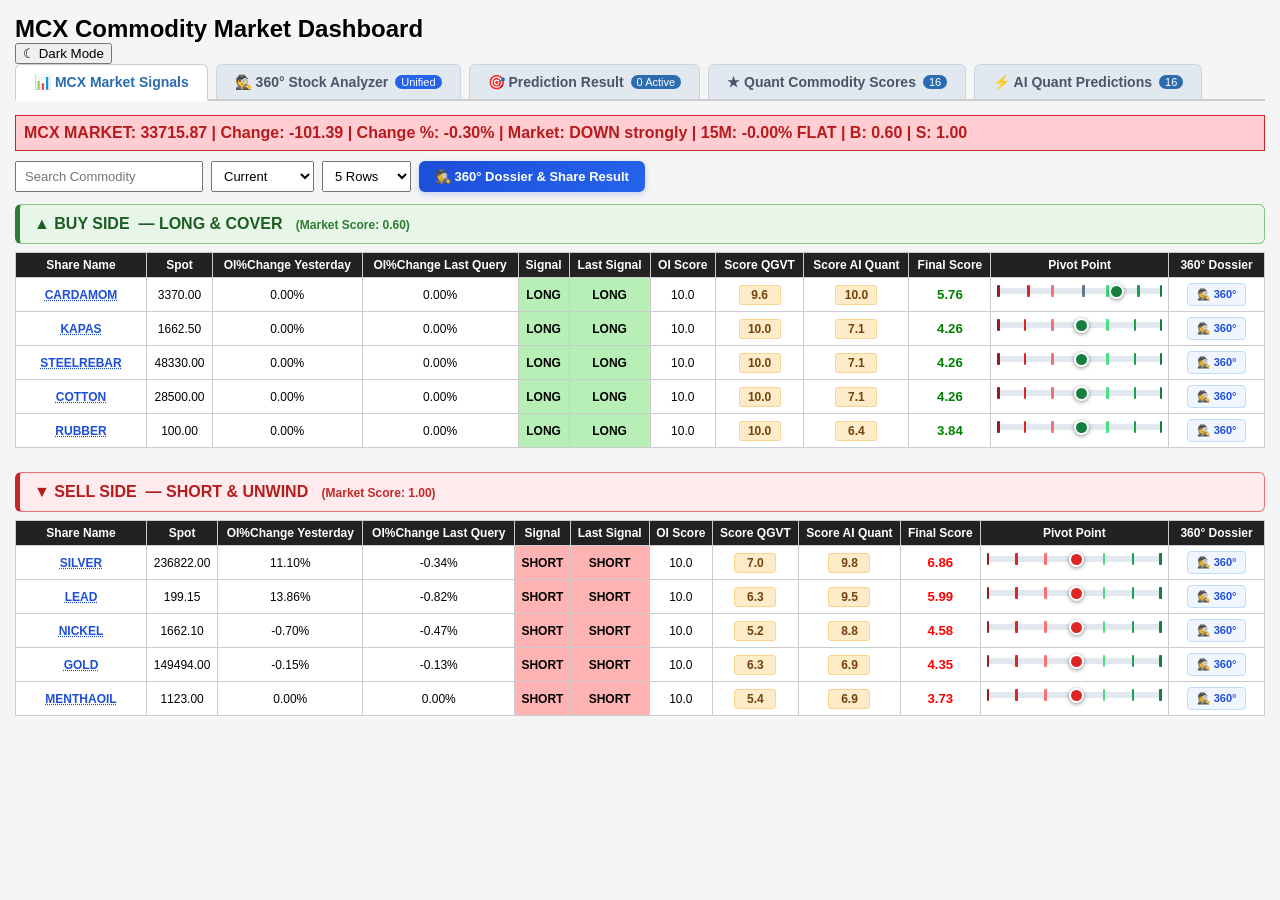
==== commit 6b4c202d: "Update index.html via API" ====
--- a/index.html
+++ b/index.html
@@ -5,10 +5,29 @@
   <meta name="viewport" content="width=device-width, initial-scale=1.0">
   <title>MCX Commodity Market Dashboard</title>
   <link rel="stylesheet" href="css/dashboard.css">
+  <script>
+    (function() {
+      try {
+        var savedTheme = localStorage.getItem("dashboardTheme");
+        if (!savedTheme) {
+          savedTheme = (window.matchMedia && window.matchMedia('(prefers-color-scheme: dark)').matches) ? "dark" : "light";
+        }
+        if (savedTheme === "dark") {
+          document.documentElement.setAttribute("data-theme", "dark");
+        }
+      } catch(e) {}
+    })();
+  </script>
 </head>
 <body>
 
-  <h2>MCX Commodity Market Dashboard</h2>
+  <div class="dashboard-header-bar">
+    <h2 style="margin:0;">MCX Commodity Market Dashboard</h2>
+    <button id="themeToggleBtn" class="theme-toggle-btn" onclick="toggleDashboardTheme()" title="Toggle Dark/Light Mode">
+      <span id="themeToggleIcon">&#9790;</span>
+      <span id="themeToggleText">Dark Mode</span>
+    </button>
+  </div>
 
 
   <div class="tab-nav">
